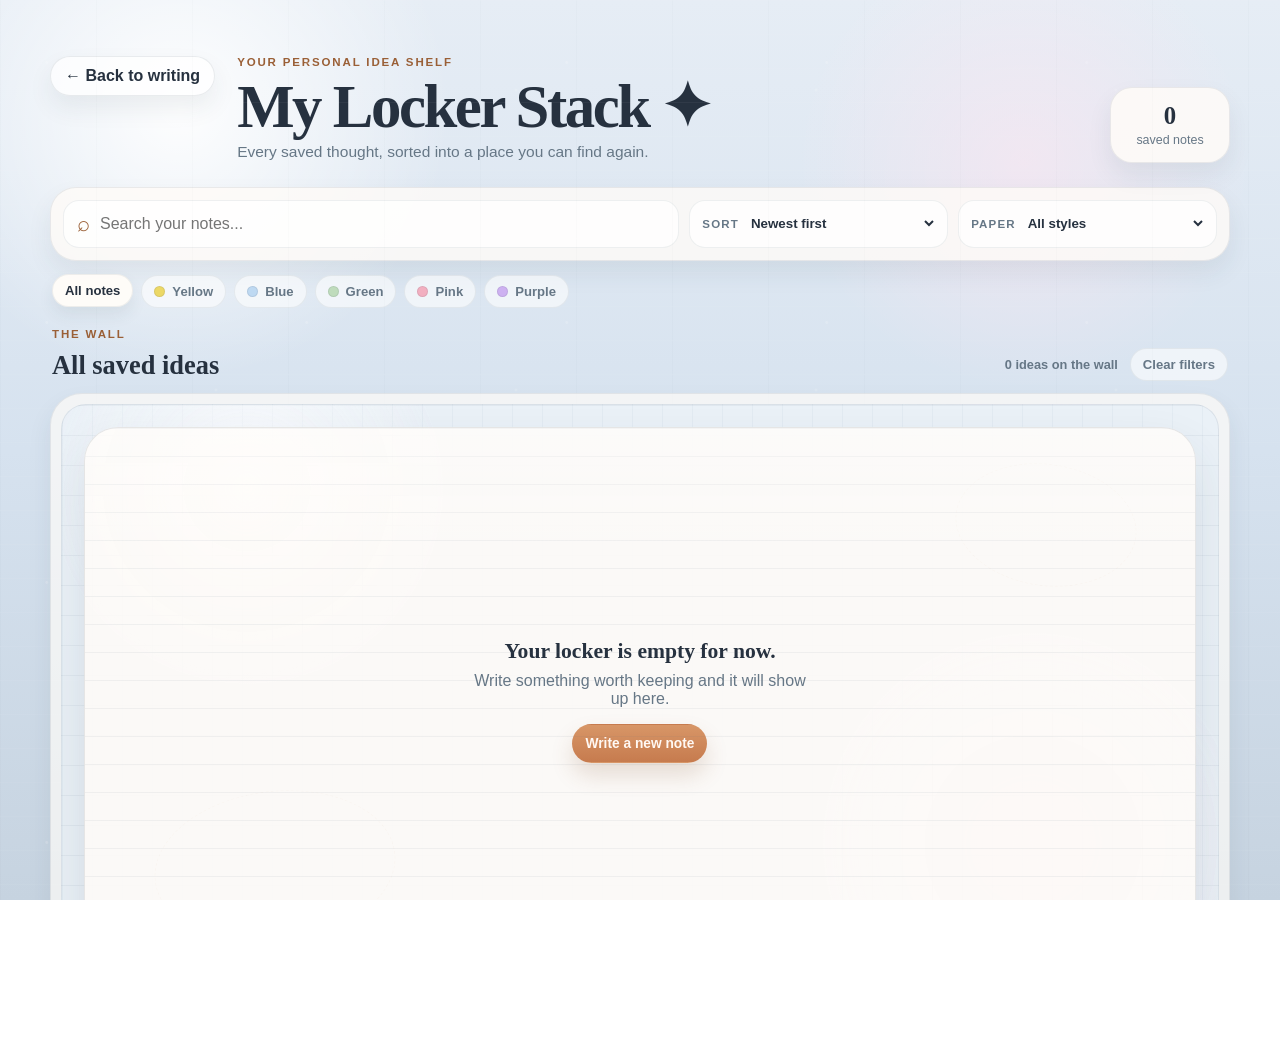
==== saved.html @ dfe4d9a4 "Initial Locker Notes app" ====
<!DOCTYPE html>
<html lang="en">
<head>
  <meta charset="UTF-8" />
  <meta name="viewport" content="width=device-width, initial-scale=1.0" />
  <title>Saved Notes | Locker Notes</title>
  <meta name="description" content="Browse, filter, and reopen your saved Locker Notes ideas." />
  <link rel="stylesheet" href="styles.css" />
</head>
<body class="saved-page-body">
  <div class="app-shell saved-page-shell">
    <main class="saved-page">
      <header class="saved-page-header">
        <a class="back-link" href="index.html#workspace" aria-label="Back to Locker Notes">← Back to writing</a>
        <div class="saved-page-title">
          <p class="eyebrow">Your personal idea shelf</p>
          <h1>My Locker Stack ✦</h1>
          <p class="subtitle">Every saved thought, sorted into a place you can find again.</p>
        </div>
        <div class="saved-page-count" aria-live="polite">
          <strong id="savedTotal">0</strong>
          <span>saved notes</span>
        </div>
      </header>

      <section class="saved-controls" aria-label="Find saved notes">
        <label class="saved-search">
          <span class="sr-only">Search saved notes</span>
          <span class="search-icon" aria-hidden="true">⌕</span>
          <input id="searchNotes" type="search" placeholder="Search your notes..." autocomplete="off" />
        </label>

        <label class="select-control">
          <span>Sort</span>
          <select id="sortNotes">
            <option value="newest">Newest first</option>
            <option value="oldest">Oldest first</option>
            <option value="edited">Recently edited</option>
            <option value="alphabetical">A to Z</option>
          </select>
        </label>

        <label class="select-control">
          <span>Paper</span>
          <select id="kindFilter">
            <option value="all">All styles</option>
            <option value="notecard">Notecard</option>
            <option value="notebook">Notebook</option>
            <option value="list">List</option>
            <option value="scratch">Scratch Paper</option>
          </select>
        </label>
      </section>

      <nav class="filter-tabs" aria-label="Quick color filters">
        <button class="filter-tab selected" data-color="all" type="button">All notes</button>
        <button class="filter-tab" data-color="butter" type="button"><span class="tab-dot dot-butter"></span>Yellow</button>
        <button class="filter-tab" data-color="sky" type="button"><span class="tab-dot dot-sky"></span>Blue</button>
        <button class="filter-tab" data-color="mint" type="button"><span class="tab-dot dot-mint"></span>Green</button>
        <button class="filter-tab" data-color="blush" type="button"><span class="tab-dot dot-blush"></span>Pink</button>
        <button class="filter-tab" data-color="plum" type="button"><span class="tab-dot dot-plum"></span>Purple</button>
      </nav>

      <section class="saved-results-head">
        <div>
          <p class="eyebrow">The wall</p>
          <h2 id="resultsHeading">All saved ideas</h2>
        </div>
        <div class="board-actions">
          <span class="board-count" id="boardCount">Drag, drop, and group your thoughts</span>
          <button class="clear-filters" id="clearFilters" type="button">Clear filters</button>
        </div>
      </section>

      <section class="brainstorm-board" aria-label="Brainstorming wall">
        <div class="board-surface" id="savedGrid" aria-live="polite" tabindex="0">
          <span class="board-sticker board-sticker-one" aria-hidden="true">✦</span>
          <span class="board-sticker board-sticker-two" aria-hidden="true">→</span>
          <span class="board-sticker board-sticker-three" aria-hidden="true">ideas live here</span>
        </div>
      </section>
    </main>
  </div>

  <template id="savedCardTemplate">
    <article class="saved-note saved-page-note paper-card">
      <div class="saved-note-topline">
        <span class="paper-chip saved-kind"></span>
        <span class="saved-color-label"></span>
        <button class="mini-remove" type="button" aria-label="Remove saved note">×</button>
      </div>
      <h3 class="saved-title"></h3>
      <p class="saved-preview"></p>
      <div class="saved-meta">
        <button class="load-btn" type="button">Open note</button>
        <span class="saved-date"></span>
      </div>
    </article>
  </template>

  <div class="note-modal-backdrop" id="noteModal" aria-hidden="true">
    <section class="note-modal paper-card" role="dialog" aria-modal="true" aria-labelledby="modalTitle">
      <div class="note-modal-head">
        <div>
          <p class="eyebrow">Editing your note</p>
          <h2 id="modalTitle">Open note</h2>
        </div>
        <button class="back-btn modal-close" id="closeModal" type="button" aria-label="Close note editor">×</button>
      </div>

      <div class="note-modal-tools">
        <label class="modal-select">
          <span>Color</span>
          <select id="modalColor">
            <option value="sky">Blue</option>
            <option value="butter">Yellow</option>
            <option value="mint">Green</option>
            <option value="blush">Pink</option>
            <option value="plum">Purple</option>
          </select>
        </label>
        <label class="modal-select">
          <span>Paper</span>
          <select id="modalKind">
            <option value="notecard">Notecard</option>
            <option value="notebook">Notebook</option>
            <option value="list">List</option>
            <option value="scratch">Scratch Paper</option>
          </select>
        </label>
      </div>

      <div class="note-modal-paper paper-card" id="modalPaper" data-color="butter" data-kind="notecard">
        <div class="paper-topline">
          <span class="paper-chip">Your note</span>
          <span class="paper-chip muted">Edit mode</span>
        </div>
        <div class="note-modal-editor" id="modalEditor" contenteditable="true" spellcheck="true" aria-label="Edit saved note"></div>
      </div>

      <div class="note-modal-actions">
        <button class="tool-btn" id="cancelModal" type="button">Cancel</button>
        <button class="tool-btn primary" id="updateNote" type="button"><span class="tool-icon">✓</span>Update note</button>
      </div>
    </section>
  </div>

  <script src="saved.js"></script>
</body>
</html>
---- styles.css ----
:root {
  --ink: #26313f;
  --muted: #667786;
  --accent: #d18b61;
  --accent-dark: #9a5f36;
  --shadow: 0 24px 48px rgba(42, 58, 71, 0.12);
  --soft-shadow: 0 12px 24px rgba(42, 58, 71, 0.08);
  --round-xl: 34px;
  --round-lg: 24px;
  --round-md: 18px;
}

* {
  box-sizing: border-box;
}

html,
body {
  height: 100%;
}

html {
  overflow: hidden;
}

body {
  margin: 0;
  color: var(--ink);
  font-family: "Trebuchet MS", "Avenir Next", "Arial", sans-serif;
  background:
    radial-gradient(circle at 14% 12%, rgba(255, 255, 255, 0.95), transparent 20%),
    radial-gradient(circle at 80% 18%, rgba(255, 229, 240, 0.55), transparent 18%),
    radial-gradient(circle at 72% 84%, rgba(224, 240, 255, 0.7), transparent 20%),
    radial-gradient(circle at 24% 78%, rgba(243, 237, 255, 0.5), transparent 18%),
    linear-gradient(180deg, #e6edf5 0%, #d6e2ef 50%, #c6d3e0 100%);
}

body::before {
  content: "";
  position: fixed;
  inset: 0;
  pointer-events: none;
  opacity: 0.52;
  background-image:
    linear-gradient(rgba(255, 255, 255, 0.09) 1px, transparent 1px),
    linear-gradient(90deg, rgba(98, 112, 126, 0.04) 1px, transparent 1px),
    radial-gradient(circle at 18% 24%, rgba(255, 255, 255, 0.35) 0 1px, transparent 2px),
    radial-gradient(circle at 72% 30%, rgba(255, 255, 255, 0.28) 0 1px, transparent 2px);
  background-size: 100% 34px, 96px 100%, 260px 260px, 300px 300px;
}

button,
input {
  font: inherit;
}

button {
  border: 0;
  cursor: pointer;
}

h1,
h2,
h3,
p {
  margin: 0;
}

.app-shell {
  height: 100vh;
  padding: 14px;
}

.guide-banner {
  position: fixed;
  z-index: 60;
  top: 14px;
  left: 50%;
  transform: translateX(-50%);
  width: min(920px, calc(100vw - 24px));
  display: flex;
  align-items: center;
  justify-content: space-between;
  gap: 16px;
  padding: 14px 16px;
  border-radius: 26px;
  background: rgba(255, 252, 248, 0.96);
  border: 1px solid rgba(93, 109, 122, 0.12);
  box-shadow: 0 18px 34px rgba(46, 59, 68, 0.13);
  backdrop-filter: blur(12px);
  animation: banner-in 500ms ease-out both;
}

@keyframes banner-in {
  from {
    opacity: 0;
    transform: translateX(-50%) translateY(-18px);
  }
  to {
    opacity: 1;
    transform: translateX(-50%) translateY(0);
  }
}

.guide-copy {
  display: grid;
  gap: 6px;
}

.guide-tag,
.dock-label,
.drawer-kicker,
.paper-chip,
.side-kicker,
.glance-label,
.eyebrow {
  font-size: 0.72rem;
  font-weight: 800;
  letter-spacing: 0.16em;
  text-transform: uppercase;
  color: var(--accent-dark);
}

.guide-banner p {
  font-size: 0.96rem;
  line-height: 1.45;
  color: var(--ink);
  max-width: 64ch;
}

.guide-actions {
  display: flex;
  align-items: center;
  gap: 12px;
}

.guide-step {
  font-size: 0.86rem;
  color: var(--muted);
  white-space: nowrap;
}

.guide-next,
.saved-trigger,
.tool-btn,
.load-btn,
.mini-remove,
.back-btn {
  border-radius: 999px;
  transition: transform 160ms ease, box-shadow 160ms ease, background-color 160ms ease, opacity 160ms ease, filter 160ms ease;
}

.guide-next,
.saved-trigger,
.tool-btn.primary {
  background: linear-gradient(180deg, #d89667, #c67b4e);
  color: #fff8f3;
  box-shadow: 0 12px 22px rgba(135, 82, 46, 0.18);
}

.guide-next {
  padding: 11px 16px;
  font-weight: 700;
}

.studio {
  height: 100%;
  display: grid;
  grid-template-columns: minmax(0, 1fr) minmax(306px, 340px);
  grid-template-rows: auto minmax(0, 1fr) auto;
  gap: 14px 16px;
  padding-top: 68px;
  padding-bottom: 18px;
}

.studio-header {
  grid-column: 1 / -1;
  display: flex;
  justify-content: space-between;
  align-items: end;
  gap: 16px;
  padding: 0 6px 2px;
}

.workspace-column {
  grid-column: 1;
  grid-row: 2;
  display: grid;
  grid-template-rows: minmax(0, 1fr);
  min-width: 0;
  min-height: 0;
}

.brand-block {
  max-width: 720px;
}

.eyebrow {
  margin-bottom: 10px;
}

h1 {
  font-family: Georgia, "Times New Roman", serif;
  font-size: clamp(2.2rem, 5vw, 3.8rem);
  line-height: 0.95;
  letter-spacing: -0.04em;
  margin-bottom: 6px;
}

.subtitle {
  max-width: 56ch;
  color: var(--muted);
  line-height: 1.35;
  font-size: 0.97rem;
}

.header-side {
  display: grid;
  gap: 12px;
  justify-items: end;
}

.mascot {
  display: inline-grid;
  gap: 6px;
  align-items: center;
  justify-items: end;
}

.mascot-face {
  position: relative;
  width: 48px;
  height: 48px;
  border-radius: 18px 18px 22px 22px;
  background: linear-gradient(180deg, #fffdfd, #eef3f8);
  border: 1px solid rgba(81, 96, 110, 0.14);
  box-shadow: var(--soft-shadow);
}

.mascot-face::before,
.mascot-face::after {
  content: "";
  position: absolute;
  top: 18px;
  width: 5px;
  height: 5px;
  border-radius: 50%;
  background: var(--ink);
}

.mascot-face::before {
  left: 13px;
}

.mascot-face::after {
  right: 13px;
}

.mascot-bubble {
  padding: 7px 10px;
  border-radius: 999px;
  background: rgba(255, 255, 255, 0.78);
  border: 1px solid rgba(92, 108, 123, 0.12);
  color: var(--muted);
  font-size: 0.8rem;
}

.saved-trigger {
  display: inline-flex;
  align-items: center;
  gap: 8px;
  padding: 13px 18px;
  font-weight: 700;
}

.btn-icon {
  font-size: 1rem;
}

.locker-glance {
  grid-column: 1;
  display: grid;
  grid-template-columns: repeat(2, minmax(0, 1fr));
  gap: 10px;
}

.glance-card,
.side-card {
  position: relative;
  overflow: hidden;
  border-radius: var(--round-lg);
  border: 1px solid rgba(92, 108, 123, 0.12);
  background: rgba(252, 253, 255, 0.9);
  box-shadow: var(--soft-shadow);
}

.glance-card {
  min-height: 74px;
  display: flex;
  align-items: center;
  gap: 10px;
  padding: 12px 14px;
}

.glance-card::after,
.side-card::after,
.paper-card::after {
  content: "";
  position: absolute;
  inset: auto 14px 12px auto;
  width: 54px;
  height: 54px;
  background: radial-gradient(circle, rgba(255, 255, 255, 0.46), transparent 64%);
  pointer-events: none;
}

.glance-icon {
  font-size: 1.2rem;
}

.glance-card strong {
  display: inline-block;
  margin-top: 4px;
  font-family: Georgia, "Times New Roman", serif;
  font-size: 0.98rem;
}

.spark-card {
  background: linear-gradient(180deg, rgba(255, 251, 244, 0.98), rgba(247, 249, 252, 0.92));
}

.paper-card {
  position: relative;
  overflow: hidden;
  border-radius: var(--round-xl);
  border: 1px solid rgba(92, 108, 123, 0.14);
  box-shadow: var(--shadow);
}

.paper-card::before {
  content: "";
  position: absolute;
  inset: 0;
  background:
    linear-gradient(180deg, rgba(255, 255, 255, 0.34), transparent 24%),
    linear-gradient(rgba(90, 111, 127, 0.08) 1px, transparent 1px);
  background-size: auto, 100% 28px;
  pointer-events: none;
}

.editor-card {
  min-height: 0;
  height: auto;
  display: grid;
  grid-template-rows: auto minmax(0, 1fr);
  gap: 12px;
  padding: 16px;
  transform: none;
}

.editor-card::after {
  width: 92px;
  height: 92px;
}

.editor-card[data-kind="notecard"] {
  background: linear-gradient(180deg, #fff8be, #efe08a);
}

.editor-card[data-kind="notebook"] {
  background: linear-gradient(180deg, rgba(255, 252, 247, 0.98), rgba(249, 250, 252, 0.95));
}

.editor-card[data-kind="list"] {
  background: linear-gradient(180deg, rgba(250, 255, 249, 0.98), rgba(240, 248, 243, 0.94));
}

.editor-card[data-kind="scratch"] {
  background: linear-gradient(180deg, #fff7f0 0%, #efe1cf 100%);
}

.editor-card[data-color="butter"] {
  --paper-ink: #2d2821;
  --paper-rule: rgba(96, 83, 43, 0.16);
}

.editor-card[data-color="blush"] {
  --paper-ink: #34252d;
  --paper-rule: rgba(147, 90, 110, 0.16);
}

.editor-card[data-color="sky"] {
  --paper-ink: #22323f;
  --paper-rule: rgba(65, 104, 143, 0.18);
}

.editor-card[data-color="mint"] {
  --paper-ink: #20352a;
  --paper-rule: rgba(72, 122, 91, 0.18);
}

.editor-card[data-color="plum"] {
  --paper-ink: #33213f;
  --paper-rule: rgba(117, 80, 147, 0.18);
}

.paper-topline,
.saved-meta,
.drawer-head {
  position: relative;
  z-index: 1;
}

.paper-topline {
  display: flex;
  justify-content: space-between;
  align-items: center;
  gap: 10px;
}

.paper-tools {
  display: inline-flex;
  align-items: center;
  gap: 8px;
  min-width: 0;
}

.paper-chip {
  display: inline-flex;
  align-items: center;
  padding: 6px 10px;
  border-radius: 999px;
  background: rgba(255, 255, 255, 0.68);
}

.paper-chip.muted {
  color: var(--muted);
  letter-spacing: 0.12em;
}

.style-picker,
.palette,
.action-group {
  display: grid;
  grid-template-columns: repeat(2, minmax(0, 1fr));
  gap: 8px;
}

.paper-swatch:nth-child(5) {
  grid-column: 1 / -1;
}

.style-choice,
.paper-swatch {
  position: relative;
  display: inline-flex;
  align-items: center;
  gap: 8px;
  min-height: 52px;
  border-radius: 18px;
  padding: 10px 12px;
  background: rgba(255, 255, 255, 0.8);
  border: 1px solid rgba(92, 108, 123, 0.12);
  color: var(--ink);
  box-shadow: 0 10px 18px rgba(44, 58, 69, 0.08);
  font-size: 0.84rem;
  white-space: nowrap;
}

.style-choice {
  min-width: 0;
}

.paper-swatch {
  min-width: 0;
}

.style-choice.selected,
.paper-swatch.selected {
  transform: translateY(-2px);
  box-shadow: 0 14px 26px rgba(135, 82, 46, 0.14);
}

.style-choice.selected::after,
.paper-swatch.selected::after {
  content: "✓";
  position: absolute;
  top: -8px;
  right: -8px;
  width: 22px;
  height: 22px;
  border-radius: 50%;
  display: grid;
  place-items: center;
  background: var(--accent);
  color: #fff;
  font-size: 0.74rem;
  box-shadow: 0 8px 16px rgba(131, 76, 44, 0.18);
}

.style-thumb,
.swatch-sheet {
  width: 18px;
  height: 18px;
  border-radius: 7px;
  border: 1px solid rgba(83, 95, 108, 0.16);
  box-shadow: inset 0 1px 0 rgba(255, 255, 255, 0.6);
}

.style-notecard {
  background: linear-gradient(180deg, #fff2a8, #efd95a);
}

.style-notebook {
  background:
    linear-gradient(180deg, #fffdf8, #f4f5f7),
    repeating-linear-gradient(180deg, transparent 0 5px, rgba(83, 95, 108, 0.18) 5px 6px, transparent 6px 11px);
}

.style-list {
  background:
    linear-gradient(180deg, #f9fff9, #eef8f1),
    linear-gradient(90deg, transparent 0 7px, rgba(125, 160, 137, 0.22) 7px 8px, transparent 8px 100%);
}

.style-scratch {
  background:
    linear-gradient(180deg, #fff6ef, #f2dfc8),
    linear-gradient(135deg, transparent 0 70%, rgba(92, 71, 48, 0.18) 70% 73%, transparent 73%);
}

.swatch-sheet {
  position: relative;
  overflow: hidden;
}

.swatch-sheet::before {
  content: "";
  position: absolute;
  inset: 0;
  background: linear-gradient(180deg, rgba(255, 255, 255, 0.38), transparent 46%);
}

.paper-swatch[data-color="butter"] .swatch-sheet {
  background: linear-gradient(180deg, #fff5b9, #ebd866);
}

.paper-swatch[data-color="blush"] .swatch-sheet {
  background: linear-gradient(180deg, #ffe0e6, #f2afc0);
}

.paper-swatch[data-color="sky"] .swatch-sheet {
  background: linear-gradient(180deg, #ddefff, #bed9f2);
}

.paper-swatch[data-color="mint"] .swatch-sheet {
  background: linear-gradient(180deg, #e0f5de, #bfdcbc);
}

.paper-swatch[data-color="plum"] .swatch-sheet {
  background: linear-gradient(180deg, #efe0ff, #cdb1f1);
}

.editor {
  position: relative;
  z-index: 1;
  min-height: 0;
  height: 100%;
  padding: 8px 14px 56px 14px;
  border-radius: 24px;
  outline: none;
  font-family: Georgia, "Times New Roman", serif;
  font-size: clamp(1.18rem, 1.8vw, 1.5rem);
  line-height: 1.52;
  color: var(--paper-ink, #2a2730);
  white-space: pre-wrap;
  overflow: hidden;
}

.editor::selection,
.editor *::selection {
  background: rgba(253, 226, 98, 0.78);
}

.editor:empty::before {
  content: attr(data-placeholder);
  color: rgba(42, 39, 48, 0.42);
}

.editor mark {
  background: linear-gradient(180deg, rgba(255, 237, 90, 0.95), rgba(253, 209, 61, 0.95));
  padding: 0 0.14em;
  border-radius: 0.18em;
}

.paper-card[data-kind="notebook"] .editor {
  background-image: repeating-linear-gradient(180deg, transparent 0 27px, rgba(96, 112, 125, 0.14) 28px, transparent 29px);
  background-size: 100% 100%;
}

.paper-card[data-kind="notebook"] .editor::before {
  content: "";
  position: absolute;
  left: 0;
  top: 0;
  bottom: 0;
  width: 40px;
  border-right: 1px solid rgba(132, 85, 45, 0.18);
  background:
    radial-gradient(circle, rgba(70, 85, 100, 0.35) 0 4px, transparent 5px) 13px 20px / 16px 34px repeat-y,
    linear-gradient(180deg, rgba(174, 189, 201, 0.35), rgba(174, 189, 201, 0.12));
  pointer-events: none;
}

.paper-card[data-kind="list"] .editor {
  background-image:
    linear-gradient(90deg, rgba(97, 140, 104, 0.13) 0 8px, transparent 8px),
    repeating-linear-gradient(180deg, transparent 0 30px, rgba(97, 140, 104, 0.16) 31px, transparent 32px);
}

.paper-card[data-kind="list"] .editor ul {
  margin: 0 0 0 8px;
  padding-left: 20px;
}

.paper-card[data-kind="list"] .editor li {
  margin-bottom: 10px;
}

.paper-card[data-kind="scratch"] .editor {
  background-image:
    linear-gradient(180deg, rgba(255, 255, 255, 0.12), transparent 30%),
    radial-gradient(circle at 18px 18px, rgba(80, 65, 48, 0.08) 0 2px, transparent 3px),
    radial-gradient(circle at 90% 90%, rgba(80, 65, 48, 0.08) 0 2px, transparent 3px);
}

.paper-card[data-kind="scratch"]::before {
  clip-path: polygon(1% 3%, 6% 0, 13% 2%, 19% 0, 28% 3%, 36% 1%, 45% 0, 55% 2%, 63% 0, 71% 3%, 82% 1%, 91% 0, 98% 3%, 100% 10%, 99% 20%, 100% 30%, 99% 40%, 100% 52%, 99% 62%, 100% 72%, 99% 82%, 100% 91%, 97% 100%, 90% 98%, 81% 100%, 72% 97%, 64% 100%, 56% 98%, 46% 100%, 37% 97%, 29% 100%, 20% 98%, 11% 100%, 4% 97%, 0 90%, 1% 80%, 0 70%, 1% 60%, 0 48%, 1% 38%, 0 28%, 1% 16%);
}

.corner-doodles {
  position: absolute;
  inset: auto 16px 14px 16px;
  display: flex;
  justify-content: space-between;
  pointer-events: none;
}

.doodle {
  position: relative;
  opacity: 0.88;
}

.doodle-star {
  width: 18px;
  height: 18px;
  background:
    linear-gradient(45deg, transparent 46%, rgba(80, 65, 48, 0.42) 46% 54%, transparent 54%),
    linear-gradient(135deg, transparent 46%, rgba(80, 65, 48, 0.42) 46% 54%, transparent 54%);
}

.doodle-cloud {
  width: 54px;
  height: 20px;
  border-radius: 999px;
  background: radial-gradient(circle at 12px 10px, rgba(80, 65, 48, 0.24) 0 8px, transparent 9px), radial-gradient(circle at 30px 8px, rgba(80, 65, 48, 0.24) 0 10px, transparent 11px), radial-gradient(circle at 44px 11px, rgba(80, 65, 48, 0.24) 0 8px, transparent 9px);
}

.doodle-arrow {
  width: 40px;
  height: 18px;
  border-bottom: 3px solid rgba(80, 65, 48, 0.24);
  border-right: 3px solid rgba(80, 65, 48, 0.24);
  transform: rotate(-2deg) skewX(-12deg);
}

.locker-side {
  min-height: clamp(260px, 42vh, 440px);
  height: 100%;
  display: grid;
  grid-template-rows: repeat(4, minmax(0, 1fr));
  gap: 12px;
}

.side-card {
  padding: 12px 13px 10px;
  display: grid;
  align-content: start;
  gap: 8px;
  min-height: 0;
}

.side-line {
  display: flex;
  align-items: center;
  justify-content: space-between;
  gap: 10px;
}

.side-card strong,
.saved-note h3,
.saved-preview {
  position: relative;
  z-index: 1;
}

.side-card strong {
  font-family: Georgia, "Times New Roman", serif;
  font-size: 0.98rem;
}

.note-stamp {
  font-size: 0.72rem;
  font-weight: 800;
  letter-spacing: 0.1em;
  text-transform: uppercase;
  color: var(--accent-dark);
  background: rgba(181, 125, 86, 0.1);
  padding: 4px 8px;
  border-radius: 999px;
}

.side-card p {
  color: var(--muted);
  line-height: 1.38;
  font-size: 0.88rem;
}

.tool-dock {
  grid-column: 2;
  grid-row: 2 / 4;
  position: relative;
  z-index: 55;
  width: 100%;
  min-width: 0;
  min-height: 0;
  display: grid;
  gap: 14px;
  align-content: start;
  padding: 14px;
  border-radius: 28px;
  background: rgba(253, 251, 246, 0.94);
  border: 1px solid rgba(93, 109, 122, 0.1);
  box-shadow: 0 18px 32px rgba(46, 59, 68, 0.12);
  backdrop-filter: blur(12px);
  overflow: hidden;
}

.tool-pack {
  display: grid;
  gap: 12px;
  min-width: 0;
}

.action-group {
  display: grid;
  grid-template-columns: repeat(2, minmax(0, 1fr));
  gap: 8px;
  width: 100%;
}

.tool-btn {
  display: inline-flex;
  align-items: center;
  gap: 8px;
  justify-content: center;
  width: 100%;
  padding: 11px 12px;
  background: rgba(255, 255, 255, 0.88);
  color: var(--ink);
  font-weight: 700;
  border: 1px solid rgba(92, 108, 123, 0.12);
  font-size: 0.86rem;
  white-space: nowrap;
}

.tool-btn-small {
  min-height: 46px;
}

.inline-tool {
  width: auto;
  min-height: 36px;
  padding: 8px 12px;
  border-radius: 999px;
  background: rgba(255, 255, 255, 0.7);
}

.tool-btn.primary {
  border-color: transparent;
}

.tool-btn.danger {
  background: rgba(255, 244, 244, 0.94);
}

.tool-icon {
  font-size: 0.9rem;
}

.style-picker,
.palette {
  display: grid;
  grid-template-columns: repeat(2, minmax(0, 1fr));
  gap: 8px;
  overflow: visible;
  scrollbar-width: none;
  -ms-overflow-style: none;
}

.saved-panel-card {
  width: 100%;
  display: flex;
  justify-content: space-between;
  align-items: center;
  gap: 14px;
  padding: 14px 16px;
  border-radius: 24px;
  background: linear-gradient(180deg, rgba(255, 255, 255, 0.92), rgba(246, 248, 251, 0.92));
  border: 1px solid rgba(92, 108, 123, 0.12);
  box-shadow: 0 12px 24px rgba(44, 58, 69, 0.08);
  color: var(--ink);
}

.saved-trigger-copy {
  display: grid;
  gap: 4px;
  text-align: left;
}

.saved-trigger-title {
  font-family: Georgia, "Times New Roman", serif;
  font-size: 1.02rem;
  line-height: 1.15;
}

.style-picker::-webkit-scrollbar,
.palette::-webkit-scrollbar {
  display: none;
}

.tool-btn:hover,
.guide-next:hover,
.saved-trigger:hover,
.load-btn:hover,
.mini-remove:hover,
.back-btn:hover {
  transform: translateY(-1px);
}

.paper-pop {
  animation: paper-pop 260ms ease-out;
}

@keyframes paper-pop {
  0% {
    transform: scale(0.98);
  }
  60% {
    transform: scale(1.02);
  }
  100% {
    transform: scale(1);
  }
}

.saved-drawer {
  position: absolute;
  inset: 16px 16px 16px auto;
  width: min(370px, calc(100vw - 32px));
  display: grid;
  grid-template-rows: auto minmax(0, 1fr);
  gap: 14px;
  padding: 18px;
  border-radius: var(--round-xl);
  border: 1px solid rgba(92, 108, 123, 0.14);
  box-shadow: var(--shadow);
  background: linear-gradient(180deg, rgba(247, 250, 253, 0.97), rgba(240, 245, 249, 0.97));
  transform: translateX(112%);
  opacity: 0;
  pointer-events: none;
  transition: transform 240ms ease, opacity 240ms ease;
  z-index: 40;
}

.saved-drawer.open {
  transform: translateX(0);
  opacity: 1;
  pointer-events: auto;
}

.drawer-head {
  display: flex;
  align-items: center;
  gap: 14px;
}

.drawer-head h2 {
  font-family: Georgia, "Times New Roman", serif;
  font-size: 1.45rem;
  line-height: 1.08;
}

.back-btn {
  width: 46px;
  height: 46px;
  border: 1px solid rgba(92, 108, 123, 0.14);
  background: rgba(255, 255, 255, 0.85);
  font-size: 1.3rem;
  color: var(--ink);
}

.saved-list {
  min-height: 0;
  display: grid;
  gap: 12px;
  overflow: auto;
  padding-right: 2px;
}

.saved-note {
  padding: 14px;
  min-height: 162px;
  background: linear-gradient(180deg, rgba(255, 252, 247, 0.98), rgba(249, 250, 252, 0.96));
}

.saved-note[data-color="butter"] {
  background: linear-gradient(180deg, #fff8be, #efe08a);
}

.saved-note[data-color="blush"] {
  background: linear-gradient(180deg, #ffe0e6, #f6bcc9);
}

.saved-note[data-color="sky"] {
  background: linear-gradient(180deg, #ddefff, #bfdbf4);
}

.saved-note[data-color="mint"] {
  background: linear-gradient(180deg, #e0f3dd, #c6e8c2);
}

.saved-note[data-color="plum"] {
  background: linear-gradient(180deg, #efe0ff, #cdb1f1);
}

.saved-note h3 {
  font-family: Georgia, "Times New Roman", serif;
  font-size: 1.08rem;
  margin-bottom: 10px;
}

.saved-preview {
  min-height: 54px;
  color: #3c4954;
  font-size: 0.94rem;
  line-height: 1.45;
  margin-bottom: 10px;
}

.saved-meta {
  display: flex;
  justify-content: space-between;
  align-items: center;
  gap: 10px;
}

.load-btn {
  padding: 9px 14px;
  background: rgba(255, 255, 255, 0.82);
  color: var(--ink);
  font-weight: 700;
}

.saved-date {
  color: var(--muted);
  font-size: 0.75rem;
  white-space: nowrap;
}

.mini-remove {
  width: 28px;
  height: 28px;
  background: rgba(255, 255, 255, 0.72);
  color: var(--ink);
  font-size: 1.05rem;
  line-height: 1;
}

.stamp {
  animation: stamp 240ms ease-out;
}

@keyframes stamp {
  0% { transform: scale(0.92); opacity: 0.2; }
  60% { transform: scale(1.05); opacity: 1; }
  100% { transform: scale(1); opacity: 1; }
}

.pulse {
  animation: pulse 900ms ease-in-out infinite alternate;
}

@keyframes pulse {
  from { box-shadow: 0 0 0 0 rgba(177, 125, 86, 0.22); }
  to { box-shadow: 0 0 0 8px rgba(177, 125, 86, 0.02); }
}

.hide {
  display: none !important;
}

.locker-side[hidden] {
  display: none !important;
}

.saved-drawer::-webkit-scrollbar,
.saved-list::-webkit-scrollbar {
  width: 10px;
}

.saved-drawer::-webkit-scrollbar-thumb,
.saved-list::-webkit-scrollbar-thumb {
  background: rgba(98, 112, 126, 0.22);
  border-radius: 999px;
}

@media (max-width: 1080px) {
  .studio {
    grid-template-columns: 1fr;
    grid-template-rows: auto auto auto auto;
    padding-right: 0;
  }

  .studio-header,
  .workspace-column,
  .locker-glance,
  .tool-dock {
    grid-column: 1 / -1;
    grid-row: auto;
  }

  .studio-header { order: 1; }
  .workspace-column { order: 2; }
  .tool-dock { order: 3; }
  .locker-glance { order: 4; }

  .tool-dock {
    position: relative;
    top: auto;
    width: auto;
    max-height: none;
  }

  .locker-glance {
    grid-template-columns: repeat(2, minmax(0, 1fr));
  }

  .locker-side {
    grid-template-columns: repeat(4, minmax(0, 1fr));
    grid-template-rows: auto;
  }
}

@media (max-width: 780px) {
  .app-shell {
    padding: 10px;
  }

  .guide-banner {
    width: calc(100vw - 16px);
    top: 8px;
    padding: 12px 14px;
    flex-direction: column;
    align-items: stretch;
  }

  .guide-actions {
    justify-content: space-between;
  }

  .studio {
    grid-template-columns: 1fr;
    grid-template-rows: auto auto auto auto;
    padding-top: 84px;
    gap: 10px;
    padding-right: 0;
  }

  .studio-header,
  .workspace-column,
  .locker-glance,
  .tool-dock {
    grid-column: 1 / -1;
    grid-row: auto;
  }

  .tool-dock {
    position: relative;
    top: auto;
    width: auto;
    max-height: none;
  }

  .studio-header {
    flex-direction: column;
    align-items: start;
  }

  .header-side {
    width: 100%;
    justify-items: start;
  }

  .saved-trigger {
    width: 100%;
    justify-content: center;
  }

  .locker-glance {
    grid-template-columns: repeat(2, minmax(0, 1fr));
  }

  .locker-side {
    grid-template-columns: repeat(2, minmax(0, 1fr));
    grid-template-rows: auto;
  }

  .editor-card {
    padding: 14px;
  }

  .editor {
    font-size: 1.16rem;
    padding: 8px 12px 52px 12px;
  }

  .style-choice,
  .paper-swatch {
    min-width: 0;
    flex: 0 0 auto;
  }

  .saved-drawer {
    inset: 102px 10px 10px 10px;
    width: auto;
    transform: translateY(110%);
  }

  .saved-drawer.open {
    transform: translateY(0);
  }
}

@media (max-width: 560px) {
  .locker-glance,
  .locker-side {
    grid-template-columns: 1fr;
  }

  .tool-pack {
    width: 100%;
  }

  .tool-dock {
    width: 100%;
  }

  .action-group {
    width: 100%;
  }
}

@media (max-height: 790px) {
  .app-shell {
    padding: 10px;
  }

  .guide-banner {
    padding: 10px 12px;
  }

  .guide-banner p {
    font-size: 0.9rem;
  }

  .subtitle {
    display: none;
  }

  .studio-header {
    padding-bottom: 0;
  }

  .locker-glance {
    grid-template-columns: repeat(2, minmax(0, 1fr));
    gap: 8px;
  }

  .locker-side {
    display: none;
  }

  .glance-card {
    min-height: 60px;
    padding: 8px 10px;
  }

  .glance-card strong {
    font-size: 0.92rem;
  }

  .editor-card {
    gap: 10px;
    padding: 14px;
  }

  .paper-card[data-kind="notebook"] .editor::before {
    width: 32px;
  }

  .editor {
    padding-bottom: 44px;
  }

  .studio { gap: 10px; }

  .tool-dock {
    gap: 10px;
    padding: 12px;
  }

  .tool-btn {
    padding: 8px 11px;
  }

  .tool-pack,
  .action-group,
  .style-picker,
  .palette { max-width: 100%; }

  .style-choice,
  .paper-swatch { min-width: 0; padding: 7px 8px; gap: 6px; }

  .style-thumb,
  .swatch-sheet {
    width: 16px;
    height: 16px;
  }

}

/* Saved notes page */
.saved-page-body {
  height: auto;
  min-height: 100vh;
  overflow-y: auto;
}

.sr-only {
  position: absolute;
  width: 1px;
  height: 1px;
  padding: 0;
  margin: -1px;
  overflow: hidden;
  clip: rect(0, 0, 0, 0);
  white-space: nowrap;
  border: 0;
}

.saved-page-shell {
  min-height: 100vh;
  padding: 22px;
}

.saved-page {
  width: min(1180px, 100%);
  margin: 0 auto;
  padding: 34px 0 48px;
}

.saved-page-header {
  display: grid;
  grid-template-columns: auto minmax(0, 1fr) auto;
  align-items: end;
  gap: 22px;
  margin-bottom: 24px;
}

.back-link {
  align-self: start;
  padding: 10px 14px;
  border-radius: 999px;
  color: var(--ink);
  background: rgba(255, 255, 255, 0.72);
  border: 1px solid rgba(92, 108, 123, 0.13);
  box-shadow: var(--soft-shadow);
  text-decoration: none;
  font-weight: 700;
  transition: transform 160ms ease, box-shadow 160ms ease;
}

.back-link:hover {
  transform: translateY(-1px);
  box-shadow: var(--shadow);
}

.saved-page-title h1 {
  margin-top: 5px;
}

.saved-page-count {
  min-width: 120px;
  padding: 14px 16px;
  text-align: center;
  border-radius: 22px;
  background: rgba(255, 252, 248, 0.84);
  border: 1px solid rgba(92, 108, 123, 0.12);
  box-shadow: var(--soft-shadow);
}

.saved-page-count strong {
  display: block;
  font-family: Georgia, "Times New Roman", serif;
  font-size: 1.55rem;
}

.saved-page-count span {
  color: var(--muted);
  font-size: 0.78rem;
}

.saved-controls {
  display: grid;
  grid-template-columns: minmax(220px, 1fr) repeat(2, minmax(125px, 0.42fr));
  gap: 10px;
  padding: 12px;
  border-radius: 26px;
  background: rgba(255, 252, 248, 0.78);
  border: 1px solid rgba(92, 108, 123, 0.12);
  box-shadow: var(--soft-shadow);
}

.saved-search,
.select-control {
  min-height: 48px;
  display: flex;
  align-items: center;
  gap: 8px;
  border-radius: 16px;
  background: rgba(255, 255, 255, 0.78);
  border: 1px solid rgba(92, 108, 123, 0.1);
}

.saved-search {
  padding: 0 13px;
}

.search-icon {
  color: var(--accent-dark);
  font-size: 1.35rem;
  line-height: 1;
}

.saved-search input,
.select-control select {
  width: 100%;
  min-width: 0;
  border: 0;
  outline: 0;
  color: var(--ink);
  background: transparent;
}

.select-control {
  padding: 5px 10px 5px 12px;
}

.select-control span {
  color: var(--muted);
  font-size: 0.72rem;
  font-weight: 800;
  letter-spacing: 0.1em;
  text-transform: uppercase;
}

.select-control select {
  cursor: pointer;
  font-weight: 700;
}

.filter-tabs {
  display: flex;
  flex-wrap: wrap;
  gap: 8px;
  padding: 14px 2px 4px;
}

.filter-tab,
.clear-filters {
  display: inline-flex;
  align-items: center;
  gap: 7px;
  padding: 8px 12px;
  border-radius: 999px;
  background: rgba(255, 255, 255, 0.58);
  border: 1px solid rgba(92, 108, 123, 0.1);
  color: var(--muted);
  font-size: 0.82rem;
  font-weight: 700;
  transition: transform 160ms ease, background-color 160ms ease, color 160ms ease;
}

.filter-tab:hover,
.filter-tab.selected,
.clear-filters:hover {
  transform: translateY(-1px);
  color: var(--ink);
  background: rgba(255, 252, 248, 0.96);
}

.filter-tab.selected {
  box-shadow: 0 8px 16px rgba(44, 58, 69, 0.08);
}

.tab-dot {
  width: 11px;
  height: 11px;
  border-radius: 50%;
  border: 1px solid rgba(83, 95, 108, 0.13);
}

.dot-butter { background: #ecd866; }
.dot-sky { background: #bed9f2; }
.dot-mint { background: #bfdcbc; }
.dot-blush { background: #f2afc0; }
.dot-plum { background: #cdb1f1; }

.saved-results-head {
  display: flex;
  justify-content: space-between;
  align-items: end;
  gap: 16px;
  margin: 16px 2px 12px;
}

.saved-results-head h2 {
  margin-top: 4px;
  font-family: Georgia, "Times New Roman", serif;
  font-size: 1.65rem;
}

.clear-filters {
  cursor: pointer;
}

.saved-grid {
  display: grid;
  grid-template-columns: repeat(3, minmax(0, 1fr));
  gap: 14px;
}

.board-actions {
  display: flex;
  align-items: center;
  gap: 12px;
}

.board-count {
  color: var(--muted);
  font-size: 0.8rem;
  font-weight: 700;
}

.brainstorm-board {
  position: relative;
  padding: 10px;
  border-radius: 32px;
  background: rgba(255, 252, 248, 0.68);
  border: 1px solid rgba(92, 108, 123, 0.12);
  box-shadow: var(--soft-shadow);
}

.board-surface {
  position: relative;
  min-height: min(66vh, 680px);
  height: min(66vh, 680px);
  overflow: hidden;
  isolation: isolate;
  border-radius: 25px;
  border: 1px solid rgba(92, 108, 123, 0.12);
  background:
    radial-gradient(circle at 16% 14%, rgba(255, 255, 255, 0.76), transparent 18%),
    radial-gradient(circle at 84% 74%, rgba(255, 234, 241, 0.42), transparent 20%),
    linear-gradient(rgba(95, 125, 146, 0.075) 1px, transparent 1px),
    linear-gradient(90deg, rgba(95, 125, 146, 0.055) 1px, transparent 1px),
    rgba(232, 240, 247, 0.76);
  background-size: auto, auto, 30px 30px, 30px 30px, auto;
  touch-action: none;
}

.board-surface::before,
.board-surface::after {
  content: "";
  position: absolute;
  pointer-events: none;
  z-index: -1;
  border-radius: 50%;
  border: 1px dashed rgba(154, 95, 54, 0.18);
}

.board-surface::before {
  width: 240px;
  height: 150px;
  left: 8%;
  bottom: 9%;
  transform: rotate(-7deg);
}

.board-surface::after {
  width: 180px;
  height: 120px;
  right: 7%;
  top: 10%;
  transform: rotate(8deg);
}

.saved-page-note {
  position: absolute;
  width: min(250px, calc(50% - 24px));
  margin: 0;
  cursor: grab;
  user-select: none;
  transform: rotate(var(--note-rotation, 0deg));
  transition: box-shadow 160ms ease, transform 160ms ease, filter 160ms ease;
}

.saved-page-note:hover {
  filter: saturate(1.04);
  box-shadow: 0 18px 30px rgba(42, 58, 71, 0.16);
}

.saved-page-note.is-dragging {
  cursor: grabbing;
  transform: rotate(var(--note-rotation, 0deg)) scale(1.04);
  box-shadow: 0 24px 38px rgba(42, 58, 71, 0.22);
  transition: box-shadow 120ms ease, transform 120ms ease;
}

.saved-page-note .load-btn,
.saved-page-note .mini-remove {
  cursor: pointer;
}

.board-sticker {
  position: absolute;
  color: rgba(154, 95, 54, 0.52);
  pointer-events: none;
  user-select: none;
}

.board-sticker-one {
  top: 5%;
  left: 47%;
  font-size: 1.35rem;
  transform: rotate(12deg);
}

.board-sticker-two {
  right: 31%;
  bottom: 12%;
  font-size: 1.7rem;
  transform: rotate(-12deg);
}

.board-sticker-three {
  right: 5%;
  bottom: 4%;
  font-family: Georgia, "Times New Roman", serif;
  font-size: 0.84rem;
  transform: rotate(-4deg);
}

.board-empty {
  position: absolute;
  inset: 22px;
  min-height: 0;
}

.saved-page-note {
  min-height: 224px;
  display: flex;
  flex-direction: column;
  gap: 10px;
  padding: 16px;
  animation: card-in 260ms ease-out both;
}

.saved-page-note[data-kind="notebook"] {
  background-image: repeating-linear-gradient(180deg, transparent 0 28px, rgba(96, 112, 125, 0.12) 29px, transparent 30px);
}

.saved-page-note[data-kind="list"] {
  background-image: repeating-linear-gradient(180deg, transparent 0 30px, rgba(97, 140, 104, 0.13) 31px, transparent 32px);
}

.saved-page-note[data-kind="scratch"] {
  clip-path: polygon(1% 2%, 12% 0, 24% 2%, 38% 0, 51% 2%, 65% 0, 80% 2%, 99% 0, 100% 98%, 83% 100%, 65% 98%, 48% 100%, 31% 98%, 13% 100%, 0 97%);
}

.saved-note-topline {
  position: relative;
  z-index: 1;
  display: flex;
  align-items: center;
  gap: 7px;
}

.saved-note-topline .paper-chip {
  padding: 5px 8px;
  font-size: 0.62rem;
}

.saved-color-label {
  color: var(--muted);
  font-size: 0.72rem;
  font-weight: 700;
}

.saved-note-topline .mini-remove {
  margin-left: auto;
}

.saved-page-note .saved-title {
  margin: 4px 0 0;
  font-size: 1.2rem;
}

.saved-page-note .saved-preview {
  flex: 1;
  min-height: 66px;
  margin: 0;
}

.saved-empty {
  grid-column: 1 / -1;
  min-height: 260px;
  display: grid;
  place-content: center;
  justify-items: center;
  gap: 8px;
  padding: 28px;
  text-align: center;
  background: rgba(255, 252, 248, 0.82);
}

.saved-empty strong {
  font-family: Georgia, "Times New Roman", serif;
  font-size: 1.35rem;
}

.saved-empty p {
  max-width: 38ch;
  color: var(--muted);
}

.saved-empty .tool-btn {
  width: auto;
  margin-top: 8px;
  text-decoration: none;
}

.note-modal-backdrop {
  position: fixed;
  inset: 0;
  z-index: 90;
  display: grid;
  place-items: center;
  padding: 24px;
  background: rgba(24, 34, 45, 0.58);
  opacity: 0;
  pointer-events: none;
  transition: opacity 180ms ease;
}

.note-modal-backdrop.open {
  opacity: 1;
  pointer-events: auto;
}

.note-modal {
  width: min(720px, 100%);
  max-height: min(760px, calc(100vh - 48px));
  display: grid;
  gap: 16px;
  padding: 20px;
  overflow: auto;
  background: rgba(248, 251, 253, 0.98);
  transform: translateY(12px) scale(0.98);
  transition: transform 180ms ease;
}

.note-modal-backdrop.open .note-modal {
  transform: translateY(0) scale(1);
}

.note-modal-head,
.note-modal-actions {
  display: flex;
  align-items: center;
  justify-content: space-between;
  gap: 14px;
}

.note-modal-head h2 {
  margin-top: 4px;
  font-family: Georgia, "Times New Roman", serif;
  font-size: 1.55rem;
  line-height: 1.1;
}

.modal-close {
  flex: 0 0 auto;
}

.note-modal-tools {
  display: grid;
  grid-template-columns: 1fr 1fr;
  gap: 10px;
}

.modal-select {
  display: grid;
  gap: 5px;
  padding: 10px 12px;
  border-radius: 16px;
  background: rgba(255, 255, 255, 0.78);
  border: 1px solid rgba(92, 108, 123, 0.1);
}

.modal-select span {
  color: var(--muted);
  font-size: 0.68rem;
  font-weight: 800;
  letter-spacing: 0.11em;
  text-transform: uppercase;
}

.modal-select select {
  border: 0;
  outline: 0;
  color: var(--ink);
  background: transparent;
  font-weight: 700;
}

.note-modal-paper {
  min-height: 330px;
  display: grid;
  grid-template-rows: auto minmax(0, 1fr);
  gap: 12px;
  padding: 16px;
  border-radius: var(--round-lg);
  border: 1px solid rgba(92, 108, 123, 0.14);
  box-shadow: var(--shadow);
}

.note-modal-paper[data-color="butter"] { background: linear-gradient(180deg, #fff8be, #efe08a); }
.note-modal-paper[data-color="blush"] { background: linear-gradient(180deg, #ffe0e6, #f6bcc9); }
.note-modal-paper[data-color="sky"] { background: linear-gradient(180deg, #ddefff, #bfdbf4); }
.note-modal-paper[data-color="mint"] { background: linear-gradient(180deg, #e0f3dd, #c6e8c2); }
.note-modal-paper[data-color="plum"] { background: linear-gradient(180deg, #efe0ff, #cdb1f1); }

.note-modal-paper[data-kind="notebook"] .note-modal-editor {
  background-image: repeating-linear-gradient(180deg, transparent 0 28px, rgba(96, 112, 125, 0.14) 29px, transparent 30px);
}

.note-modal-paper[data-kind="list"] .note-modal-editor {
  background-image: repeating-linear-gradient(180deg, transparent 0 30px, rgba(97, 140, 104, 0.16) 31px, transparent 32px);
}

.note-modal-paper[data-kind="scratch"] {
  clip-path: polygon(1% 2%, 12% 0, 24% 2%, 38% 0, 51% 2%, 65% 0, 80% 2%, 99% 0, 100% 98%, 83% 100%, 65% 98%, 48% 100%, 31% 98%, 13% 100%, 0 97%);
}

.note-modal-editor {
  min-height: 220px;
  padding: 8px 12px;
  outline: 0;
  color: var(--ink);
  font-family: Georgia, "Times New Roman", serif;
  font-size: 1.15rem;
  line-height: 1.55;
  overflow: auto;
}

.note-modal-actions {
  justify-content: flex-end;
}

.note-modal-actions .tool-btn {
  width: auto;
  min-width: 120px;
}

@keyframes card-in {
  from { opacity: 0; transform: translateY(6px); }
  to { opacity: 1; transform: translateY(0); }
}

@media (max-width: 900px) {
  .saved-controls {
    grid-template-columns: 1fr 1fr;
  }

  .saved-search {
    grid-column: 1 / -1;
  }

  .saved-page-note { width: min(230px, calc(50% - 24px)); }
}

@media (max-width: 620px) {
  .saved-page-shell {
    padding: 12px;
  }

  .saved-page {
    padding-top: 16px;
  }

  .saved-page-header {
    grid-template-columns: 1fr auto;
    align-items: start;
    gap: 14px;
  }

  .back-link,
  .saved-page-title,
  .saved-page-count {
    grid-column: 1 / -1;
  }

  .saved-page-count {
    justify-self: start;
    display: flex;
    align-items: baseline;
    gap: 8px;
    padding: 10px 13px;
  }

  .saved-page-count strong {
    font-size: 1.25rem;
  }

  .saved-controls {
    grid-template-columns: 1fr;
  }

  .saved-search {
    grid-column: auto;
  }

  .saved-grid {
    grid-template-columns: 1fr;
  }

  .saved-results-head {
    align-items: start;
    flex-direction: column;
  }

  .board-actions {
    width: 100%;
    justify-content: space-between;
  }

  .board-surface {
    min-height: 720px;
  }

  .saved-page-note {
    width: min(210px, calc(50% - 18px));
    min-height: 205px;
    padding: 13px;
  }

  .note-modal-backdrop {
    padding: 10px;
  }

  .note-modal {
    max-height: calc(100vh - 20px);
    padding: 14px;
  }

  .note-modal-tools {
    grid-template-columns: 1fr;
  }

  .note-modal-paper {
    min-height: 300px;
  }
}
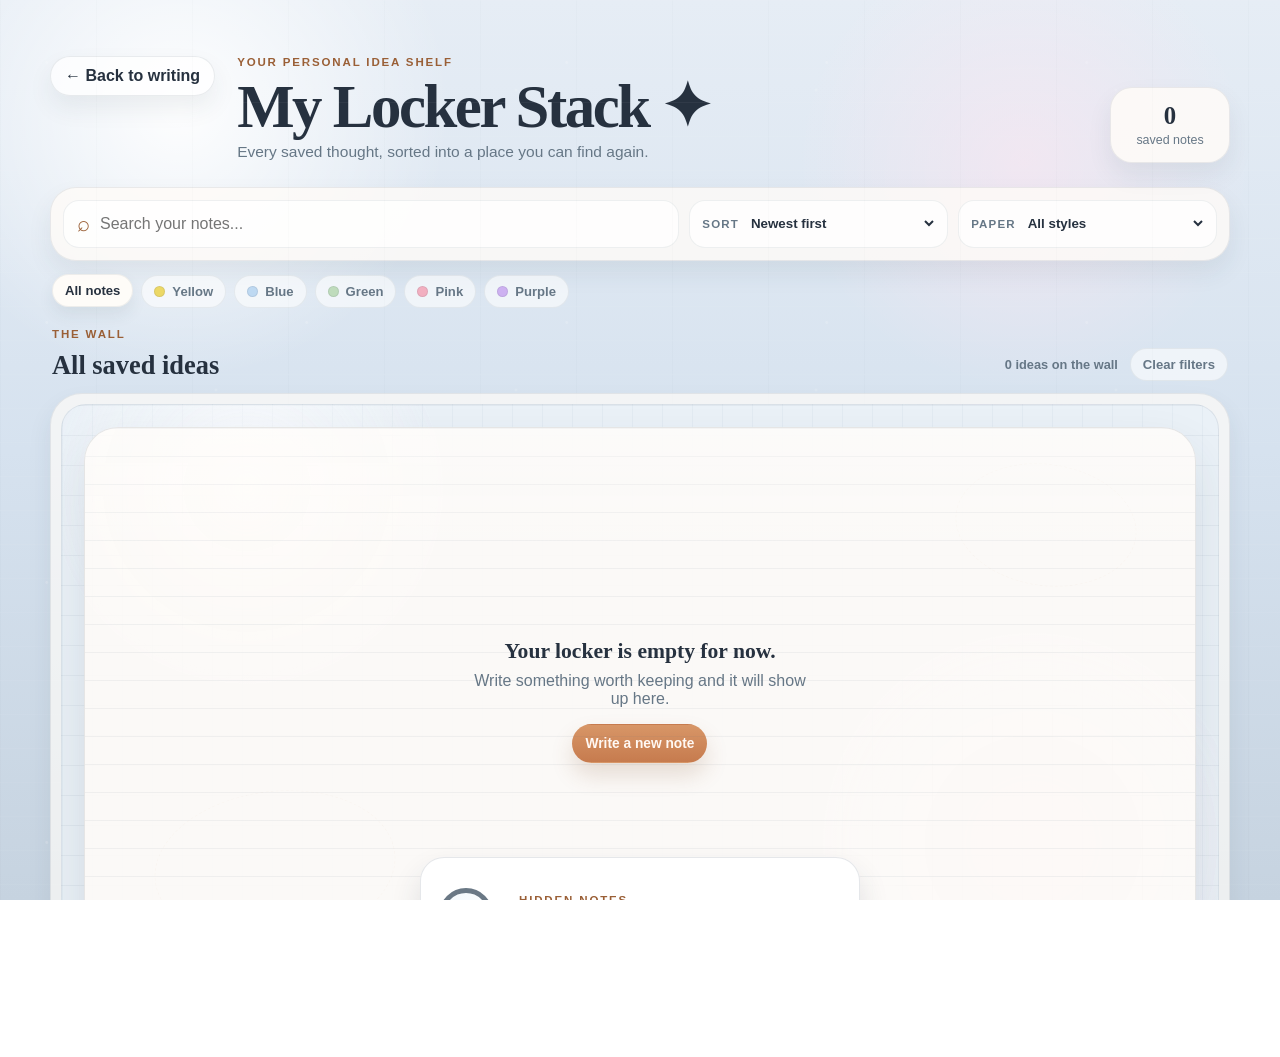
==== commit 13a8b830: "Add hidden notes password section" ====
--- a/saved.html
+++ b/saved.html
@@ -145,6 +145,31 @@
     </section>
   </div>
 
+  <div class="secret-modal-backdrop" id="secretModal" aria-hidden="true">
+    <section class="secret-modal paper-card" role="dialog" aria-modal="true" aria-labelledby="secretTitle">
+      <div class="secret-modal-head">
+        <div>
+          <p class="eyebrow">Hidden notes</p>
+          <h2 id="secretTitle">Make a password</h2>
+        </div>
+        <button class="back-btn modal-close" id="secretClose" type="button" aria-label="Close hidden notes">×</button>
+      </div>
+
+      <p class="secret-message" id="secretMessage">Choose 5 numbers for this section.</p>
+      <label class="secret-input-label">
+        <span id="secretInputLabel">Password</span>
+        <input id="secretPasswordInput" type="password" inputmode="numeric" maxlength="5" autocomplete="off" pattern="[0-9]{5}" />
+      </label>
+      <p class="secret-error" id="secretError" role="alert" aria-live="polite"></p>
+
+      <div class="secret-actions">
+        <button class="tool-btn" id="secretCancel" type="button">Cancel</button>
+        <button class="tool-btn" id="secretNewPassword" type="button">New password</button>
+        <button class="tool-btn primary" id="secretSubmit" type="button">Submit</button>
+      </div>
+    </section>
+  </div>
+
   <script src="saved.js"></script>
 </body>
 </html>
--- a/styles.css
+++ b/styles.css
@@ -1500,6 +1500,61 @@
   touch-action: none;
 }
 
+.secret-board-card {
+  position: absolute;
+  left: 50%;
+  bottom: 24px;
+  z-index: 12;
+  width: min(440px, calc(100% - 44px));
+  min-height: 116px;
+  display: grid;
+  grid-template-columns: auto minmax(0, 1fr) auto;
+  align-items: center;
+  gap: 16px;
+  padding: 18px;
+  border-radius: 24px;
+  border: 1px solid rgba(92, 108, 123, 0.16);
+  background: rgba(255, 255, 255, 0.96);
+  box-shadow: 0 16px 30px rgba(42, 58, 71, 0.14);
+  transform: translateX(-50%);
+}
+
+.secret-glass {
+  position: relative;
+  width: 54px;
+  height: 54px;
+  border: 5px solid #6a7885;
+  border-radius: 50%;
+  background: linear-gradient(145deg, rgba(230, 240, 248, 0.48), rgba(255, 255, 255, 0.9));
+}
+
+.secret-glass::after {
+  content: "";
+  position: absolute;
+  width: 28px;
+  height: 7px;
+  right: -22px;
+  bottom: -10px;
+  border-radius: 999px;
+  background: #6a7885;
+  transform: rotate(45deg);
+}
+
+.secret-card-copy {
+  display: grid;
+  gap: 7px;
+}
+
+.secret-card-copy h3 {
+  font-family: Georgia, "Times New Roman", serif;
+  font-size: 1.45rem;
+  line-height: 1;
+}
+
+.secret-view-btn {
+  min-width: 82px;
+}
+
 .board-surface::before,
 .board-surface::after {
   content: "";
@@ -1671,7 +1726,8 @@
   text-decoration: none;
 }
 
-.note-modal-backdrop {
+.note-modal-backdrop,
+.secret-modal-backdrop {
   position: fixed;
   inset: 0;
   z-index: 90;
@@ -1684,12 +1740,14 @@
   transition: opacity 180ms ease;
 }
 
-.note-modal-backdrop.open {
+.note-modal-backdrop.open,
+.secret-modal-backdrop.open {
   opacity: 1;
   pointer-events: auto;
 }
 
-.note-modal {
+.note-modal,
+.secret-modal {
   width: min(720px, 100%);
   max-height: min(760px, calc(100vh - 48px));
   display: grid;
@@ -1701,12 +1759,15 @@
   transition: transform 180ms ease;
 }
 
-.note-modal-backdrop.open .note-modal {
+.note-modal-backdrop.open .note-modal,
+.secret-modal-backdrop.open .secret-modal {
   transform: translateY(0) scale(1);
 }
 
 .note-modal-head,
-.note-modal-actions {
+.note-modal-actions,
+.secret-modal-head,
+.secret-actions {
   display: flex;
   align-items: center;
   justify-content: space-between;
@@ -1718,6 +1779,69 @@
   font-family: Georgia, "Times New Roman", serif;
   font-size: 1.55rem;
   line-height: 1.1;
+}
+
+.secret-modal {
+  width: min(430px, 100%);
+  gap: 14px;
+  background: rgba(255, 255, 255, 0.98);
+}
+
+.secret-modal-head h2 {
+  margin-top: 4px;
+  font-family: Georgia, "Times New Roman", serif;
+  font-size: 1.45rem;
+  line-height: 1.1;
+}
+
+.secret-message {
+  color: var(--muted);
+  line-height: 1.4;
+}
+
+.secret-input-label {
+  display: grid;
+  gap: 7px;
+  color: var(--muted);
+  font-size: 0.78rem;
+  font-weight: 800;
+  letter-spacing: 0.1em;
+  text-transform: uppercase;
+}
+
+.secret-input-label input {
+  width: 100%;
+  min-height: 48px;
+  padding: 10px 12px;
+  border-radius: 16px;
+  border: 1px solid rgba(92, 108, 123, 0.16);
+  outline: 0;
+  color: var(--ink);
+  background: rgba(246, 249, 252, 0.92);
+  font-size: 1.18rem;
+  letter-spacing: 0.16em;
+}
+
+.secret-input-label input:focus {
+  border-color: rgba(154, 95, 54, 0.42);
+  box-shadow: 0 0 0 4px rgba(209, 139, 97, 0.12);
+}
+
+.secret-error {
+  min-height: 20px;
+  color: #9a3f36;
+  font-size: 0.84rem;
+  font-weight: 700;
+}
+
+.secret-actions {
+  justify-content: flex-end;
+  flex-wrap: wrap;
+}
+
+.secret-actions .tool-btn {
+  width: auto;
+  min-width: 104px;
 }
 
 .modal-close {
@@ -1880,6 +2004,16 @@
     min-height: 720px;
   }
 
+  .secret-board-card {
+    grid-template-columns: auto minmax(0, 1fr);
+    gap: 12px;
+  }
+
+  .secret-view-btn {
+    grid-column: 1 / -1;
+    width: 100%;
+  }
+
   .saved-page-note {
     width: min(210px, calc(50% - 18px));
     min-height: 205px;
